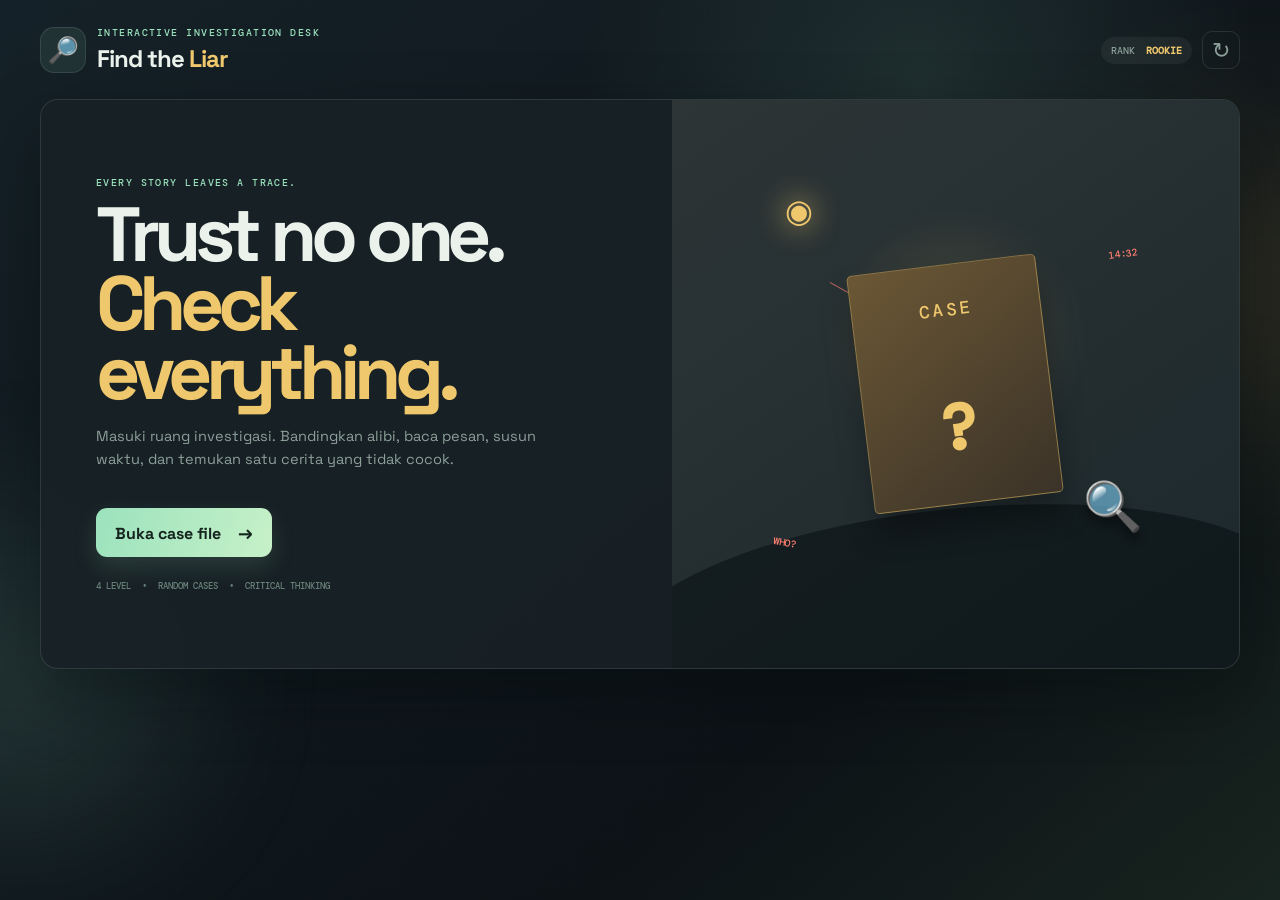
==== index.html @ a642a9f4 "Add files via upload" ====
<!DOCTYPE html>
<html lang="id">
  <head>
    <meta charset="UTF-8" />
    <meta name="viewport" content="width=device-width, initial-scale=1.0" />
    <title>Find the Liar | Detective Desk</title>
    <link rel="preconnect" href="https://fonts.googleapis.com" />
    <link rel="preconnect" href="https://fonts.gstatic.com" crossorigin />
    <link href="https://fonts.googleapis.com/css2?family=DM+Mono:wght@400;500&family=Space+Grotesk:wght@500;600;700&display=swap" rel="stylesheet" />
    <link rel="stylesheet" href="style.css" />
  </head>
  <body>
    <div class="noir-grid"></div><div class="spotlight spotlight-a"></div><div class="spotlight spotlight-b"></div>
    <main class="app-shell">
      <header class="topbar"><div class="brand"><span class="brand-mark">🔎</span><div><p class="eyebrow">Interactive investigation desk</p><h1>Find the <span>Liar</span></h1></div></div><div class="top-actions"><span class="rank-pill">RANK <strong id="rankValue">ROOKIE</strong></span><button id="newCaseBtn" class="icon-btn" title="Kasus baru" aria-label="Kasus baru">↻</button></div></header>

      <section id="startScreen" class="start-screen panel"><div class="start-copy"><p class="eyebrow">Every story leaves a trace.</p><h2>Trust no one.<br /><em>Check everything.</em></h2><p>Masuki ruang investigasi. Bandingkan alibi, baca pesan, susun waktu, dan temukan satu cerita yang tidak cocok.</p><button id="startBtn" class="primary-btn" type="button">Buka case file <span>→</span></button><div class="start-stats"><span>4 LEVEL</span><span>•</span><span>RANDOM CASES</span><span>•</span><span>CRITICAL THINKING</span></div></div><div class="start-art"><div class="desk-lamp">◉</div><div class="file-folder">CASE<br /><strong>?</strong></div><div class="magnify">🔍</div><div class="red-string string-one"></div><div class="red-string string-two"></div><span class="art-note note-a">14:32</span><span class="art-note note-b">WHO?</span></div></section>

      <section id="gameScreen" hidden>
        <div class="case-header panel"><div class="case-title"><span class="case-number" id="caseNumber">CASE #01</span><h2 id="caseTitle">The Missing Laptop</h2><p id="caseBrief">Sebuah laptop hilang dari ruang belajar. Seseorang mengubah ceritanya.</p></div><div class="case-meta"><div><span>LEVEL</span><strong id="levelValue">1 / 4</strong></div><div><span>TIME</span><strong id="timerValue">04:00</strong></div><div><span>RATING</span><strong id="ratingValue">—</strong></div></div></div>
        <div class="hud-row"><div class="resource"><span>INVESTIGATION POINTS</span><strong id="pointsValue">18</strong><small>pilih langkahmu</small></div><div class="resource"><span>DETECTIVE SCORE</span><strong id="scoreValue">0</strong><small id="comboValue">combo x0</small></div><div class="resource evidence-resource"><span>EVIDENCE FOUND</span><strong><b id="evidenceValue">0</b> / <em id="evidenceTotal">10</em></strong><div class="tiny-progress"><i id="evidenceBar"></i></div></div><div class="resource"><span>DAILY CASE</span><strong id="dailyStatus">READY</strong><small>case collection +1</small></div></div>
        <div class="workspace"><aside class="tool-panel panel"><div class="panel-label">INVESTIGATION TOOLS</div><button class="tool-btn active" data-tool="evidence" type="button"><span>🔎</span><b>Inspect Evidence</b><small>1 point</small></button><button class="tool-btn" data-tool="interview" type="button"><span>💬</span><b>Interview</b><small>2 points</small></button><button class="tool-btn" data-tool="location" type="button"><span>🗺️</span><b>Check Location</b><small>2 points</small></button><button class="tool-btn" data-tool="timeline" type="button"><span>🕐</span><b>Timeline</b><small>2 points</small></button><button class="tool-btn" data-tool="messages" type="button"><span>📱</span><b>Check Messages</b><small>1 point</small></button><div class="tool-divider"></div><button id="hintBtn" class="hint-btn" type="button">💡 Open a hint <small>4 points</small></button><div class="mini-case-note">🗂️ <span id="caseCollection">1 case in collection</span></div></aside><section class="investigation-panel panel"><div class="panel-head"><div><p class="eyebrow" id="toolEyebrow">EVIDENCE CABINET</p><h2 id="toolTitle">Inspect the evidence</h2></div><span class="tool-count" id="toolCount">0 found</span></div><div id="toolContent" class="tool-content"></div></section><aside class="board-panel panel"><div class="panel-head"><div><p class="eyebrow">DEDUCTION BOARD</p><h2>Connect the dots</h2></div><span class="board-score" id="deductionValue">+0</span></div><p class="board-instruction">Pilih 2 kartu yang menurutmu saling berhubungan.</p><div id="boardCards" class="board-cards"></div><div id="boardMessage" class="board-message">Belum ada hubungan yang ditemukan.</div><div class="board-chain" id="boardChain"></div></aside></div>
        <div class="bottom-bar"><div class="combo-display">🔥 <span>INVESTIGATION COMBO</span><strong id="investigationCombo">x0</strong></div><button id="accuseBtn" class="accuse-btn" type="button">Make an accusation <span>→</span></button></div>
      </section>
    </main>

    <div id="interviewModal" class="modal" hidden><section class="interview-card"><button class="close-btn" data-close="interviewModal" type="button">×</button><div class="interview-head"><div id="interviewAvatar">👤</div><div><p class="eyebrow">INTERVIEW LOG</p><h2 id="interviewName">Character</h2><span id="interviewRole">Witness</span></div></div><div id="conversation" class="conversation"></div><div id="questionList" class="question-list"></div></section></div>
    <div id="accuseModal" class="modal" hidden><section class="accuse-card"><button class="close-btn" data-close="accuseModal" type="button">×</button><p class="eyebrow">FINAL DEDUCTION</p><h2>Who is lying?</h2><p>Pastikan kamu sudah memeriksa bukti. Pilih tersangka dan jelaskan kontradiksi yang kamu temukan.</p><div id="suspectList" class="suspect-list"></div><label class="reason-label">Alasan utama <select id="reasonSelect"><option value="">Pilih bukti pendukung...</option></select></label><button id="submitAccusation" class="primary-btn" type="button">Submit deduction <span>→</span></button></section></div>
    <div id="reportModal" class="modal" hidden><section class="report-card"><div id="reportIcon" class="report-icon">🧠</div><p class="eyebrow" id="reportEyebrow">CASE REPORT</p><h2 id="reportTitle">Case solved.</h2><p id="reportText"></p><div id="reportTimeline" class="report-timeline"></div><div class="report-stats"><div><span>Detective score</span><strong id="finalScore">0</strong></div><div><span>Evidence found</span><strong id="finalEvidence">0/0</strong></div><div><span>Case rating</span><strong id="finalRating">—</strong></div></div><div id="achievementRow" class="achievement-row"></div><button id="nextCaseBtn" class="primary-btn" type="button">Next case <span>→</span></button></section></div>
    <script src="script.js"></script>
  </body>
</html>
---- style.css ----
:root{--bg:#10151a;--panel:#192126;--panel2:#202c31;--line:rgba(198,220,209,.13);--text:#eaf2eb;--muted:#8ca099;--mint:#9be2bd;--gold:#efc86d;--red:#ff7f70;--blue:#91c9dc;--shadow:0 25px 65px rgba(2,8,10,.34)}*{box-sizing:border-box}body{margin:0;min-height:100vh;overflow-x:hidden;color:var(--text);font-family:"Space Grotesk",sans-serif;background:#0e1519}body:before{content:"";position:fixed;inset:0;z-index:-3;background:radial-gradient(circle at 72% 10%,rgba(155,226,189,.11),transparent 28%),linear-gradient(140deg,#152128,#0c1216 70%,#18241f)}.noir-grid{position:fixed;inset:0;z-index:-2;opacity:.22;background-image:linear-gradient(rgba(155,226,189,.035) 1px,transparent 1px),linear-gradient(90deg,rgba(155,226,189,.035) 1px,transparent 1px);background-size:44px 44px}.spotlight{position:fixed;z-index:-1;width:300px;height:300px;border-radius:50%;filter:blur(90px);opacity:.14;pointer-events:none}.spotlight-a{left:-130px;bottom:8%;background:var(--mint)}.spotlight-b{right:-140px;top:15%;background:var(--gold)}button,select{font:inherit}.app-shell{width:min(100% - 32px,1200px);margin:auto;padding:26px 0 35px}.topbar,.brand,.top-actions,.case-header,.case-meta,.hud-row,.workspace,.panel-head,.bottom-bar,.interview-head{display:flex;align-items:center}.topbar{justify-content:space-between;margin-bottom:25px}.brand{gap:11px}.brand-mark{display:grid;place-items:center;width:46px;height:46px;border:1px solid var(--line);border-radius:14px;background:rgba(155,226,189,.09);font-size:1.6rem}.eyebrow{margin:0 0 4px;color:var(--mint);font:500 .64rem "DM Mono",monospace;letter-spacing:.14em;text-transform:uppercase}h1{margin:0;font-size:1.5rem;letter-spacing:-.04em}h1 span{color:var(--gold)}.top-actions{gap:10px}.rank-pill{padding:7px 10px;border-radius:99px;color:var(--muted);background:rgba(255,255,255,.05);font:500 .6rem "DM Mono",monospace}.rank-pill strong{margin-left:5px;color:var(--gold)}.icon-btn{width:38px;height:38px;border:1px solid var(--line);border-radius:10px;color:var(--muted);background:transparent;font-size:1.4rem;cursor:pointer}.panel{border:1px solid var(--line);border-radius:18px;background:rgba(25,33,38,.91);box-shadow:var(--shadow)}.start-screen{display:grid;grid-template-columns:1fr .9fr;min-height:570px;overflow:hidden}.start-copy{align-self:center;padding:55px}.start-copy h2{margin:11px 0 17px;font-size:clamp(2.8rem,6vw,5.2rem);line-height:.9;letter-spacing:-.08em}.start-copy h2 em{color:var(--gold);font-style:normal}.start-copy>p:not(.eyebrow){max-width:450px;color:var(--muted);font-size:.91rem;line-height:1.6}.primary-btn{border:0;border-radius:11px;padding:13px 19px;color:#15241e;background:linear-gradient(110deg,var(--mint),#c7f1c8);box-shadow:0 10px 25px rgba(155,226,189,.15);font-weight:700;cursor:pointer;transition:.2s}.primary-btn:hover{transform:translateY(-2px);filter:brightness(1.07)}.primary-btn span{margin-left:13px;font-size:1.15rem}.start-copy .primary-btn{margin-top:22px}.start-stats{display:flex;gap:11px;margin-top:23px;color:#69827a;font:500 .59rem "DM Mono",monospace}.start-art{position:relative;display:grid;place-items:center;overflow:hidden;background:radial-gradient(circle at 50% 42%,rgba(239,200,109,.17),transparent 30%),linear-gradient(145deg,#2d3536,#1c282c)}.start-art:after{content:"";position:absolute;bottom:-12%;left:-10%;width:120%;height:40%;border-radius:50% 50% 0 0;background:rgba(7,14,16,.55);transform:rotate(-6deg)}.desk-lamp{position:absolute;top:16%;left:20%;color:var(--gold);font-size:2rem;filter:drop-shadow(0 0 15px var(--gold))}.file-folder{position:relative;z-index:2;display:grid;place-items:center;width:190px;height:240px;border:1px solid rgba(239,200,109,.4);border-radius:5px;color:var(--gold);background:linear-gradient(145deg,#6b5735,#3b3328);font:500 1.1rem "DM Mono",monospace;letter-spacing:.14em;box-shadow:0 20px 30px rgba(0,0,0,.3);transform:rotate(-7deg)}.file-folder strong{font-size:4rem}.magnify{position:absolute;z-index:3;right:17%;bottom:23%;font-size:3rem;filter:drop-shadow(0 8px 4px rgba(0,0,0,.4));animation:float 4s ease-in-out infinite}.red-string{position:absolute;z-index:1;height:1px;background:var(--red);opacity:.6;transform-origin:left}.string-one{top:32%;left:28%;width:240px;transform:rotate(29deg)}.string-two{top:63%;left:35%;width:185px;transform:rotate(-30deg)}.art-note{position:absolute;z-index:3;padding:5px;color:var(--red);font:500 .62rem "DM Mono",monospace;transform:rotate(-8deg)}.note-a{top:25%;right:17%}.note-b{bottom:20%;left:17%;transform:rotate(9deg)}.case-header{justify-content:space-between;gap:20px;margin-bottom:12px;padding:20px 24px}.case-number{color:var(--gold);font:500 .65rem "DM Mono",monospace;letter-spacing:.12em}.case-title h2{margin:5px 0 4px;font-size:1.8rem}.case-title p{margin:0;color:var(--muted);font-size:.8rem}.case-meta{gap:20px}.case-meta div{padding-left:15px;border-left:1px solid var(--line)}.case-meta span{display:block;color:var(--muted);font:500 .56rem "DM Mono",monospace}.case-meta strong{display:block;margin-top:4px;color:var(--mint);font-size:.9rem}.hud-row{gap:9px;margin-bottom:13px}.resource{flex:1;min-height:75px;padding:11px 12px;border:1px solid var(--line);border-radius:12px;background:rgba(25,33,38,.8)}.resource span{display:block;color:var(--muted);font:500 .57rem "DM Mono",monospace}.resource strong{display:block;margin-top:7px;color:var(--gold);font-size:1.1rem}.resource small{display:block;margin-top:2px;color:#61746d;font-size:.59rem}.resource:nth-child(2) strong{color:var(--mint)}.resource:nth-child(4) strong{color:var(--blue)}.tiny-progress{height:4px;margin-top:6px;overflow:hidden;border-radius:5px;background:rgba(255,255,255,.08)}.tiny-progress i{display:block;width:0;height:100%;background:var(--mint);transition:.3s}.workspace{align-items:stretch;gap:13px}.tool-panel{flex:0 0 205px;padding:15px}.panel-label{margin-bottom:10px;color:var(--muted);font:500 .58rem "DM Mono",monospace;letter-spacing:.1em}.tool-btn{display:grid;grid-template-columns:25px 1fr auto;align-items:center;gap:5px;width:100%;margin-bottom:5px;padding:10px 8px;border:1px solid transparent;border-radius:9px;color:var(--muted);background:transparent;text-align:left;cursor:pointer;transition:.2s}.tool-btn:hover,.tool-btn.active{border-color:rgba(155,226,189,.22);color:var(--text);background:rgba(155,226,189,.08)}.tool-btn span{font-size:1.05rem}.tool-btn b{font-size:.69rem}.tool-btn small{color:#60736d;font:500 .53rem "DM Mono",monospace}.tool-divider{height:1px;margin:11px 0;border-top:1px solid var(--line)}.hint-btn{display:flex;justify-content:space-between;width:100%;padding:9px 4px;border:0;color:var(--gold);background:transparent;font-size:.68rem;text-align:left;cursor:pointer}.hint-btn small{color:var(--coral);font:500 .53rem "DM Mono",monospace}.mini-case-note{margin-top:30px;color:#60736d;font:500 .56rem "DM Mono",monospace}.investigation-panel{flex:1;min-width:0;padding:20px}.board-panel{flex:0 0 260px;padding:20px}.panel-head{justify-content:space-between;gap:10px}.panel-head h2{margin:5px 0 0;font-size:1.2rem}.tool-count{color:var(--gold);font:500 .61rem "DM Mono",monospace}.tool-content{margin-top:17px;min-height:340px}.evidence-grid{display:grid;grid-template-columns:repeat(2,1fr);gap:9px}.evidence-card{position:relative;min-height:125px;padding:13px;border:1px solid var(--line);border-radius:10px;background:#202c31;cursor:pointer;transition:.2s}.evidence-card:hover{border-color:var(--gold);transform:translateY(-3px)}.evidence-card.found{border-color:var(--mint);background:rgba(155,226,189,.08)}.evidence-card.found:after{content:"✓ FOUND";position:absolute;top:9px;right:9px;color:var(--mint);font:500 .5rem "DM Mono",monospace}.evidence-icon{font-size:1.65rem}.evidence-card h3{margin:7px 0 3px;font-size:.75rem}.evidence-card p{margin:0;color:var(--muted);font-size:.61rem;line-height:1.35}.interview-grid{display:grid;grid-template-columns:repeat(2,1fr);gap:8px}.person-card{display:flex;align-items:center;gap:9px;padding:10px;border:1px solid var(--line);border-radius:10px;background:#202c31;cursor:pointer}.person-card:hover{border-color:var(--blue)}.person-card span{font-size:1.8rem}.person-card b{display:block;font-size:.7rem}.person-card small{display:block;margin-top:3px;color:var(--muted);font-size:.58rem}.location-table,.timeline-list,.message-list{display:grid;gap:8px}.location-row,.timeline-item,.message-item{display:grid;grid-template-columns:70px 1fr;gap:11px;padding:11px;border-left:2px solid var(--mint);border-radius:0 8px 8px 0;background:#202c31}.location-row time,.timeline-item time{color:var(--gold);font:500 .63rem "DM Mono",monospace}.location-row span,.timeline-item span,.message-item div{color:#bfd1c5;font-size:.7rem;line-height:1.4}.message-item{grid-template-columns:38px 1fr;border-left-color:var(--blue)}.message-item strong{display:block;color:var(--text);font-size:.68rem}.message-item small{display:block;margin-top:4px;color:var(--muted);font-size:.62rem}.board-instruction{margin:8px 0 13px;color:var(--muted);font-size:.65rem;line-height:1.4}.board-cards{display:grid;gap:7px}.board-card{padding:9px;border:1px solid var(--line);border-radius:8px;color:#bdcec2;background:#202c31;font-size:.65rem;cursor:pointer;transition:.2s}.board-card:hover,.board-card.selected{border-color:var(--gold);color:var(--gold);background:rgba(239,200,109,.08)}.board-message{min-height:40px;margin-top:13px;padding:9px;border-radius:8px;color:#6f837a;background:rgba(255,255,255,.035);font-size:.61rem;line-height:1.35}.board-message.good{color:var(--mint);background:rgba(155,226,189,.08);animation:pop .35s ease}.board-chain{margin-top:11px;color:var(--gold);font:500 .57rem "DM Mono",monospace;line-height:1.7}.bottom-bar{justify-content:space-between;margin-top:13px}.combo-display{color:var(--coral);font-size:1.05rem}.combo-display span{margin-left:5px;color:var(--muted);font:500 .58rem "DM Mono",monospace}.combo-display strong{margin-left:6px;color:var(--coral);font-size:1rem}.accuse-btn{border:1px solid rgba(255,127,112,.4);border-radius:10px;padding:11px 16px;color:#ffc0b6;background:rgba(255,127,112,.1);font-weight:700;cursor:pointer}.accuse-btn:hover{background:rgba(255,127,112,.18)}.modal{position:fixed;inset:0;z-index:8;display:grid;place-items:center;padding:18px;background:rgba(6,12,14,.8);backdrop-filter:blur(6px)}.interview-card,.accuse-card,.report-card{position:relative;width:min(100%,570px);max-height:90vh;overflow:auto;padding:27px;border:1px solid var(--line);border-radius:18px;background:var(--panel);box-shadow:var(--shadow);animation:rise .35s ease}.close-btn{position:absolute;top:13px;right:14px;border:0;color:var(--muted);background:transparent;font-size:1.5rem;cursor:pointer}.interview-head{gap:13px;padding-bottom:15px;border-bottom:1px solid var(--line)}.interview-head>div:first-child{display:grid;place-items:center;width:52px;height:52px;border-radius:12px;background:rgba(155,226,189,.1);font-size:2rem}.interview-head h2{margin:4px 0 3px;font-size:1.3rem}.interview-head span{color:var(--muted);font-size:.68rem}.conversation{min-height:80px;padding:15px 0;color:#bfd1c5;font-size:.76rem;line-height:1.55}.conversation p{margin:0 0 10px}.conversation b{color:var(--gold)}.question-list{display:grid;gap:7px}.question-btn{padding:10px;border:1px solid var(--line);border-radius:8px;color:#bfd1c5;background:#202c31;text-align:left;font-size:.68rem;cursor:pointer}.question-btn:hover{border-color:var(--mint);color:var(--mint)}.accuse-card{max-width:470px}.accuse-card h2{margin:7px 0}.accuse-card>p:not(.eyebrow){color:var(--muted);font-size:.76rem;line-height:1.45}.suspect-list{display:grid;grid-template-columns:repeat(2,1fr);gap:8px;margin:18px 0}.suspect-btn{display:flex;align-items:center;gap:8px;padding:11px;border:1px solid var(--line);border-radius:9px;color:#bfd1c5;background:#202c31;text-align:left;cursor:pointer}.suspect-btn.selected{border-color:var(--red);color:#ffc0b6;background:rgba(255,127,112,.1)}.suspect-btn span{font-size:1.4rem}.suspect-btn b{font-size:.7rem}.reason-label{display:block;margin-bottom:17px;color:var(--muted);font-size:.68rem}.reason-label select{display:block;width:100%;margin-top:6px;padding:10px;border:1px solid var(--line);border-radius:8px;color:var(--text);background:#202c31;outline:0;font-size:.7rem}.accuse-card .primary-btn{width:100%}.report-card{text-align:center}.report-icon{font-size:4rem}.report-card h2{margin:5px 0 8px;font-size:2.1rem}.report-card>p:not(.eyebrow){color:var(--muted);font-size:.78rem;line-height:1.5}.report-timeline{margin:18px 0;padding:12px;border-left:2px solid var(--mint);color:#bfd1c5;background:rgba(155,226,189,.06);text-align:left;font-size:.69rem;line-height:1.6}.report-stats{display:grid;grid-template-columns:repeat(3,1fr);gap:7px;margin:15px 0}.report-stats div{padding:9px 3px;border-radius:9px;background:rgba(155,226,189,.06)}.report-stats span{display:block;color:var(--muted);font-size:.57rem}.report-stats strong{display:block;margin-top:4px;color:var(--gold);font-size:1rem}.achievement-row{display:flex;flex-wrap:wrap;justify-content:center;gap:6px;margin-bottom:15px}.achievement{padding:6px 8px;border-radius:99px;color:var(--mint);background:rgba(155,226,189,.1);font:500 .57rem "DM Mono",monospace}.report-card .primary-btn{width:100%}[hidden]{display:none!important}@keyframes float{50%{transform:translateY(-10px) rotate(4deg)}}@keyframes rise{from{opacity:0;transform:translateY(12px)}to{opacity:1;transform:translateY(0)}}@keyframes pop{50%{transform:scale(1.03)}}
@media(max-width:980px){.workspace{flex-wrap:wrap}.tool-panel{flex:0 0 190px}.investigation-panel{flex:1;min-width:calc(100% - 216px)}.board-panel{flex:1 1 100%}.board-cards{grid-template-columns:repeat(4,1fr)}}@media(max-width:700px){.app-shell{width:min(100% - 22px,1200px);padding-top:18px}.topbar{align-items:flex-start}.rank-pill{font-size:.55rem}.start-screen{grid-template-columns:1fr}.start-copy{padding:38px 24px 30px}.start-copy h2{font-size:3rem}.start-art{height:235px}.case-header{align-items:flex-start;flex-direction:column;padding:18px}.case-meta{width:100%;justify-content:space-between;gap:8px}.case-meta div{padding-left:8px}.hud-row{display:grid;grid-template-columns:repeat(2,1fr)}.resource{min-height:68px}.workspace{display:flex}.tool-panel{flex:0 0 100%;display:grid;grid-template-columns:repeat(2,1fr);gap:5px}.panel-label,.tool-divider,.mini-case-note{grid-column:1/-1}.hint-btn{grid-column:1/-1}.investigation-panel{flex:0 0 100%;min-width:0}.board-panel{flex:0 0 100%}.board-cards{grid-template-columns:repeat(2,1fr)}.bottom-bar{align-items:flex-start;gap:10px;flex-direction:column}.accuse-btn{width:100%}.start-stats{flex-wrap:wrap}.evidence-grid,.interview-grid{grid-template-columns:1fr 1fr}}
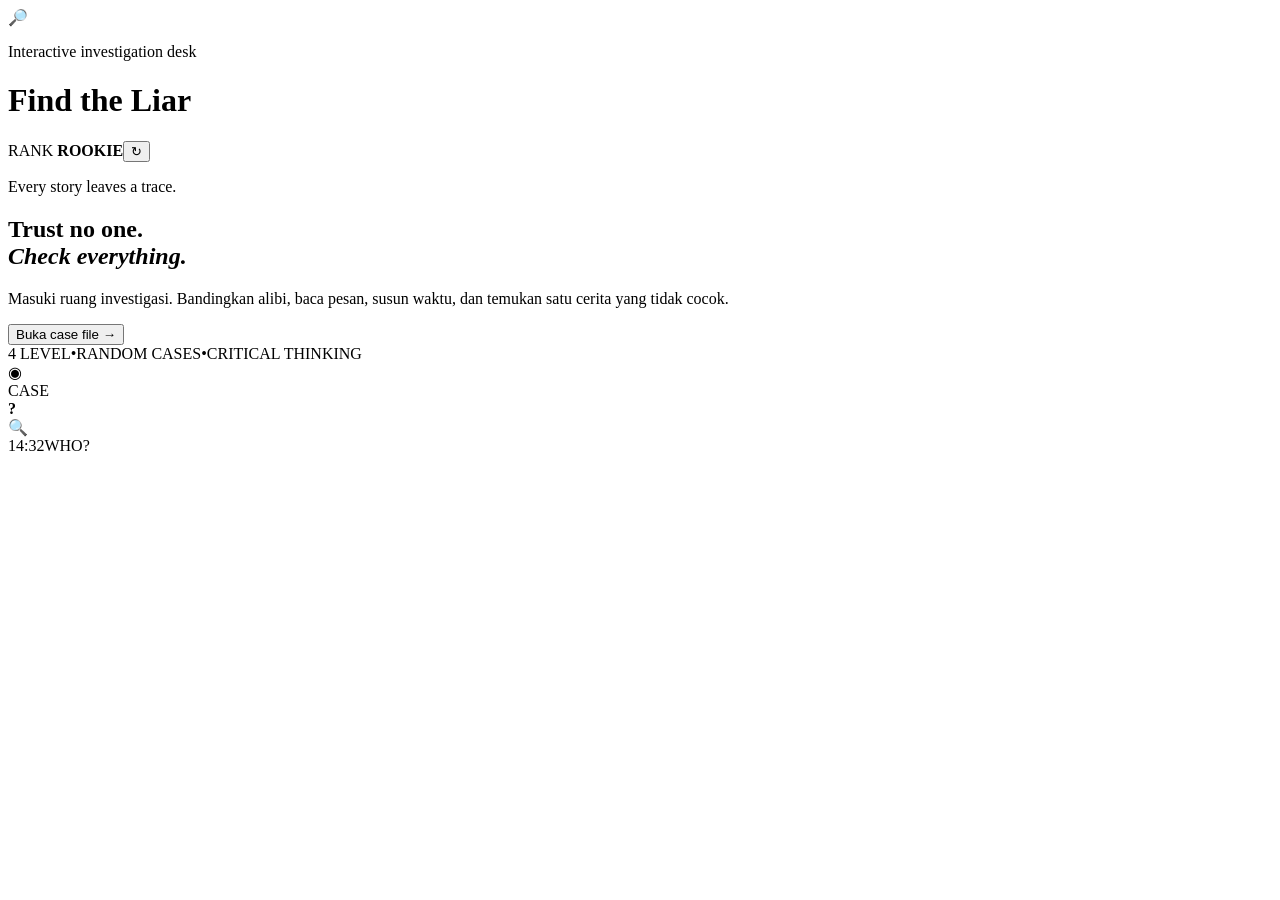
==== commit 2926f4e3: "Add files via upload" ====
--- a/index.html
+++ b/index.html
@@ -7,7 +7,7 @@
     <link rel="preconnect" href="https://fonts.googleapis.com" />
     <link rel="preconnect" href="https://fonts.gstatic.com" crossorigin />
     <link href="https://fonts.googleapis.com/css2?family=DM+Mono:wght@400;500&family=Space+Grotesk:wght@500;600;700&display=swap" rel="stylesheet" />
-    <link rel="stylesheet" href="style.css" />
+    <link rel="stylesheet" href="css/style.css" />
   </head>
   <body>
     <div class="noir-grid"></div><div class="spotlight spotlight-a"></div><div class="spotlight spotlight-b"></div>
@@ -27,6 +27,6 @@
     <div id="interviewModal" class="modal" hidden><section class="interview-card"><button class="close-btn" data-close="interviewModal" type="button">×</button><div class="interview-head"><div id="interviewAvatar">👤</div><div><p class="eyebrow">INTERVIEW LOG</p><h2 id="interviewName">Character</h2><span id="interviewRole">Witness</span></div></div><div id="conversation" class="conversation"></div><div id="questionList" class="question-list"></div></section></div>
     <div id="accuseModal" class="modal" hidden><section class="accuse-card"><button class="close-btn" data-close="accuseModal" type="button">×</button><p class="eyebrow">FINAL DEDUCTION</p><h2>Who is lying?</h2><p>Pastikan kamu sudah memeriksa bukti. Pilih tersangka dan jelaskan kontradiksi yang kamu temukan.</p><div id="suspectList" class="suspect-list"></div><label class="reason-label">Alasan utama <select id="reasonSelect"><option value="">Pilih bukti pendukung...</option></select></label><button id="submitAccusation" class="primary-btn" type="button">Submit deduction <span>→</span></button></section></div>
     <div id="reportModal" class="modal" hidden><section class="report-card"><div id="reportIcon" class="report-icon">🧠</div><p class="eyebrow" id="reportEyebrow">CASE REPORT</p><h2 id="reportTitle">Case solved.</h2><p id="reportText"></p><div id="reportTimeline" class="report-timeline"></div><div class="report-stats"><div><span>Detective score</span><strong id="finalScore">0</strong></div><div><span>Evidence found</span><strong id="finalEvidence">0/0</strong></div><div><span>Case rating</span><strong id="finalRating">—</strong></div></div><div id="achievementRow" class="achievement-row"></div><button id="nextCaseBtn" class="primary-btn" type="button">Next case <span>→</span></button></section></div>
-    <script src="script.js"></script>
+    <script type="module" src="js/game.js"></script>
   </body>
 </html>
